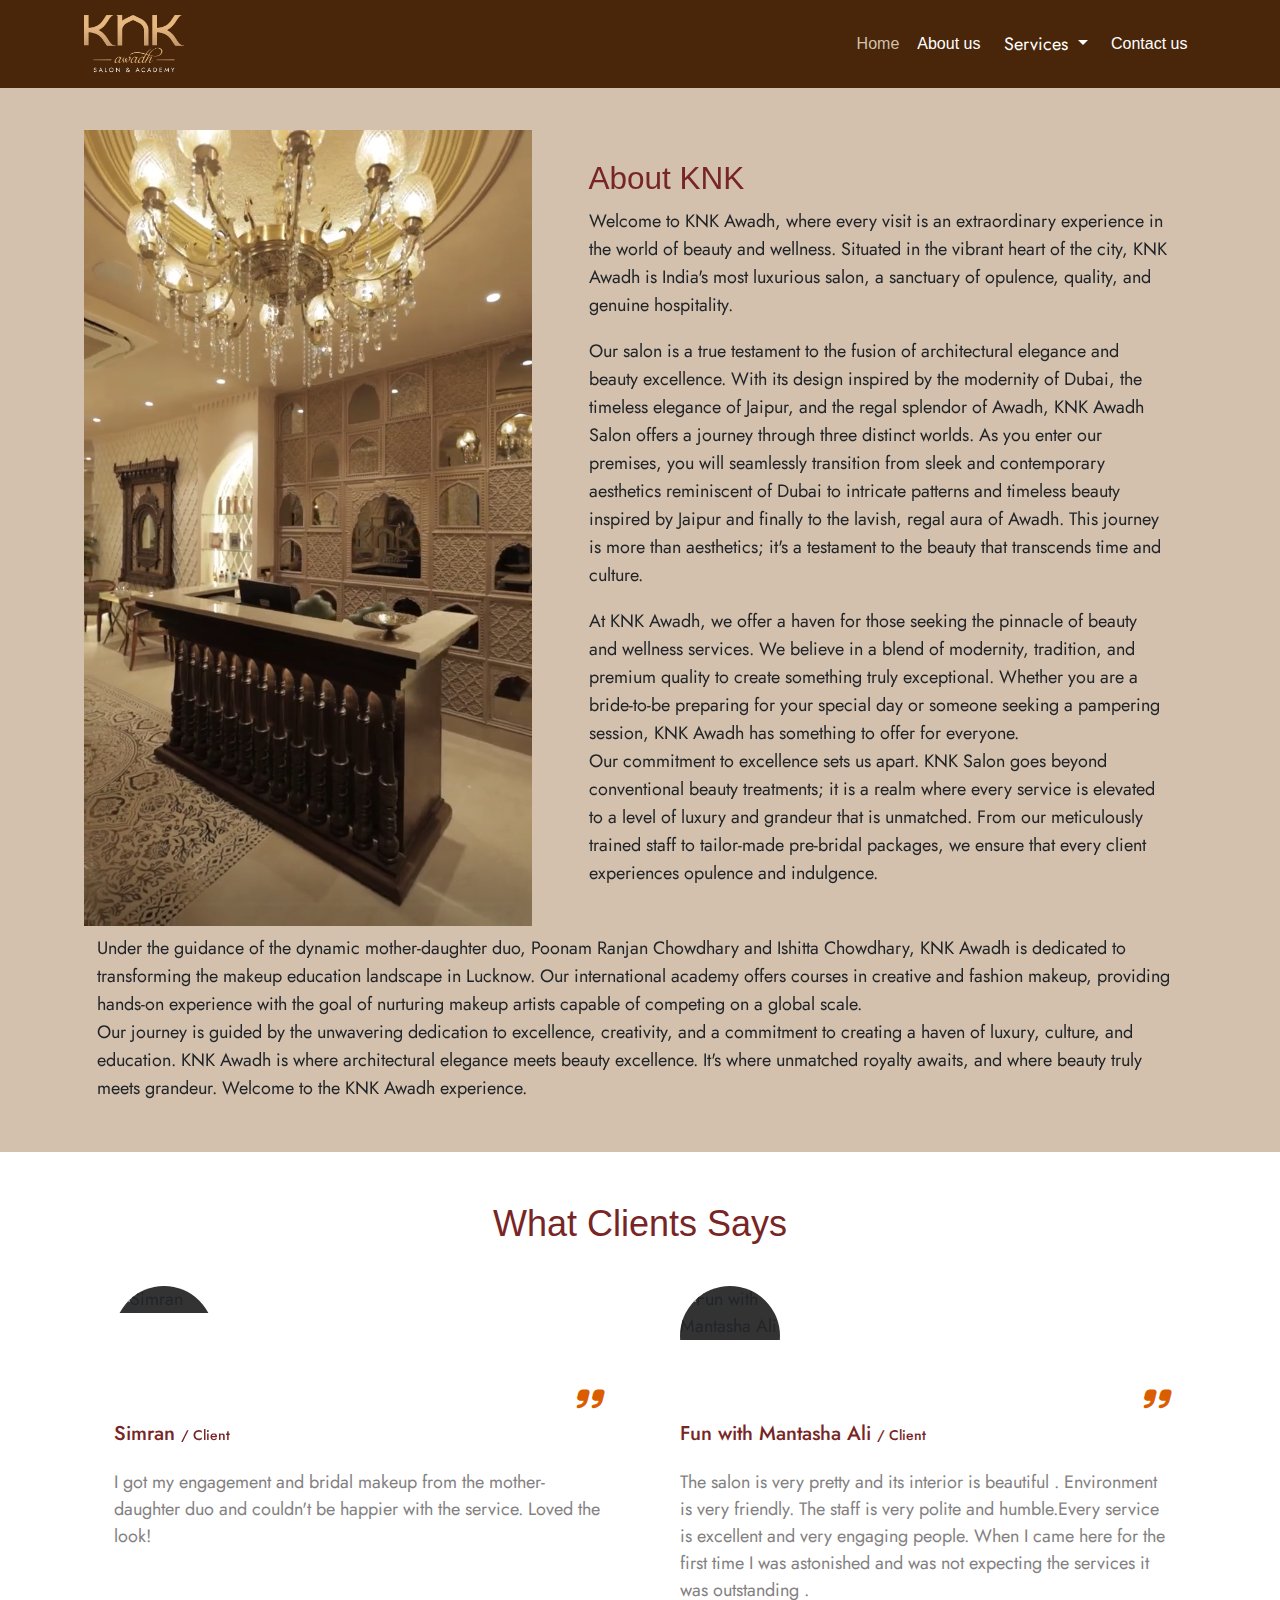
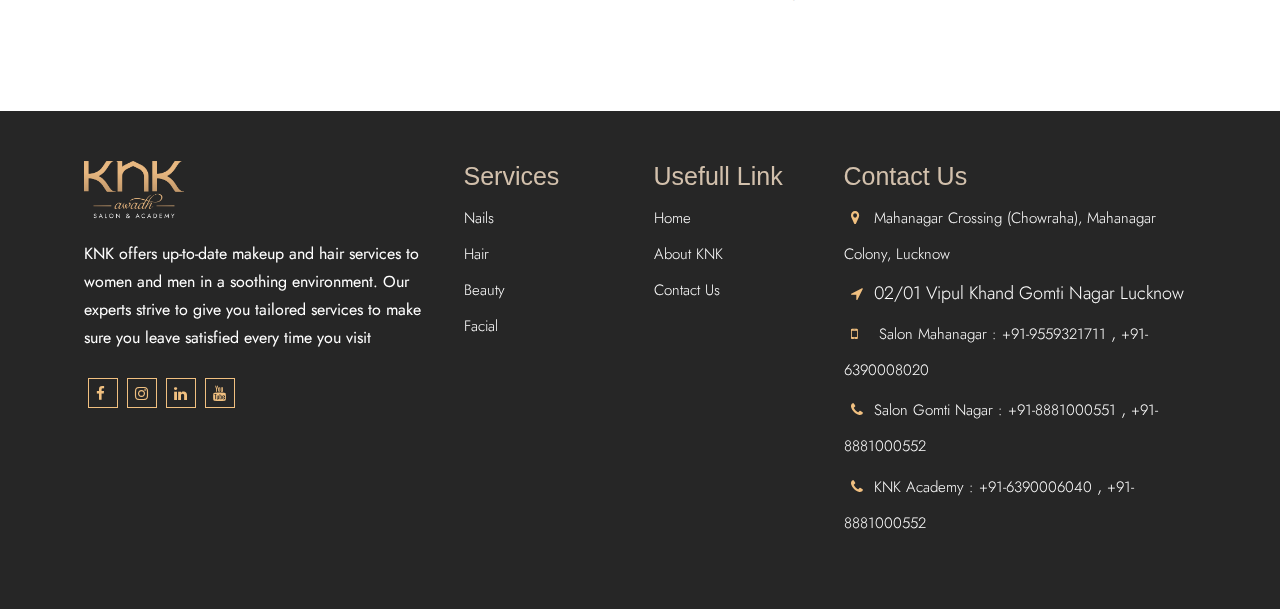
==== about.html @ c0751ae9 "initial commit" ====
<!DOCTYPE html>
<html lang="en">

<head>
  <!-- Meta Pixel Code -->
 
  <!-- End Meta Pixel Code -->

  <!-- Google tag (gtag.js) -->
  

  <!-- Google tag (gtag.js) -->
  

  <!-- Meta Tags -->
  <meta charset="UTF-8" />
  <meta http-equiv="X-UA-Compatible" content="IE=edge">
  <meta http-equiv="Content-Type" content="text/html; charset=utf-8">
  <meta name="viewport" content="width=device-width, initial-scale=1.0" />
  <meta name="language" content="English">
  <title>Makeup Studio Lucknow | Professional Bridal & Beauty Services</title>
  <!-- Meta Description -->


  <link rel="stylesheet" href="/assets/footer.css" />
  <link rel="preconnect" href="https://fonts.googleapis.com">
  <link rel="preconnect" href="https://fonts.gstatic.com" crossorigin>
  <link href="https://fonts.googleapis.com/css2?family=Prata&display=swap" rel="stylesheet">
  <link rel="stylesheet" href="https://cdnjs.cloudflare.com/ajax/libs/font-awesome/6.4.2/css/all.min.css" />
  <link rel="stylesheet" href="https://cdnjs.cloudflare.com/ajax/libs/OwlCarousel2/2.3.4/assets/owl.carousel.min.css">
  <link rel="stylesheet"
    href="https://cdnjs.cloudflare.com/ajax/libs/OwlCarousel2/2.3.4/assets/owl.theme.default.min.css">
  <!--bootstrap-->
  <link href="https://cdn.jsdelivr.net/npm/bootstrap@5.1.3/dist/css/bootstrap.min.css" rel="stylesheet" />

  <link href="https://db.onlinewebfonts.com/c/a274c9556f742d6d7af83e629fc1e34f?family=Anglecia+Pro+Display+Medium"
    rel="stylesheet">
  <link rel="preconnect" href="https://fonts.googleapis.com">
  <link rel="preconnect" href="https://fonts.gstatic.com" crossorigin>
  <link href="https://fonts.googleapis.com/css2?family=Jost:ital,wght@0,100..900;1,100..900&display=swap"
    rel="stylesheet">
  <link rel="stylesheet" href="/assets/style.css" />
  <link href="https://fonts.cdnfonts.com/css/anglecia-pro-display" rel="stylesheet">
  <link href="https://maxcdn.bootstrapcdn.com/font-awesome/4.2.0/css/font-awesome.min.css" rel="stylesheet">


  <!-- <link rel="stylesheet" href="https://www.knksalon.in/assets/css/aboutUs-style.css" /> -->
  <link rel="stylesheet" href="/assets/css/testimonial.css" />
  <style>
    .about-box {
      background-color: #fff;
      padding: 30px;
      outline: 1px dashed rgba(154, 86, 58, .5);
      outline-offset: -12px;
      box-shadow: 2px 3.464px 19.53px 1.47px rgba(18, 27, 36, .11);
      transition: all ease .4s;
    }

    .about-content {
      padding: 30px;
    }

    /*@media  only screen and (min-width: 1030px) {
          .about-box{height: 400px;}
      }
      @media  only screen and (max-width: 1330px) {
          .about-box{height: 500px;}
      }
      @media  only screen and (max-width: 767px) {
          .about-box{height: 300px;margin-bottom: 15px;}
      }*/
  </style>
  <style>
    @import url('https://fonts.cdnfonts.com/css/anglecia-pro-display');
    @import url(https://db.onlinewebfonts.com/c/a274c9556f742d6d7af83e629fc1e34f?family=Anglecia+Pro+Display+Medium);

    @font-face {
      font-family: "Anglecia Pro Display";
      src: url("https://db.onlinewebfonts.com/t/a274c9556f742d6d7af83e629fc1e34f.eot");
      src: url("https://db.onlinewebfonts.com/t/a274c9556f742d6d7af83e629fc1e34f.eot?#iefix")format("embedded-opentype"),
        url("https://db.onlinewebfonts.com/t/a274c9556f742d6d7af83e629fc1e34f.woff2")format("woff2"),
        url("https://db.onlinewebfonts.com/t/a274c9556f742d6d7af83e629fc1e34f.woff")format("woff"),
        url("https://db.onlinewebfonts.com/t/a274c9556f742d6d7af83e629fc1e34f.ttf")format("truetype"),
        url("https://db.onlinewebfonts.com/t/a274c9556f742d6d7af83e629fc1e34f.svg#Anglecia Pro Display Medium")format("svg");
    }

    #footer .icon {
      width: 32px !important;
    }
  </style>


</head>

<body>
  <div id="main">
    <style>
      #main {
        margin-top: 80px;
      }
    </style>
    <header class="header-transparent">
      <nav class="navbar navbar-expand-lg navbar-light bg-2 fixed-top">

        <div class="container">
          <a class="navbar-brand" href="index.html">
            <img src="./assets/img knk/KNK LOGO GOLDEN.png" width="100px" alt="">
          </a>
          <button class="navbar-toggler" type="button" data-bs-toggle="collapse" data-bs-target="#navbarNav"
            aria-controls="navbarNav" aria-expanded="false" aria-label="Toggle navigation">
            <span class="navbar-toggler-icon"></span>
          </button>

          <div class="collapse navbar-collapse justify-content-end" id="navbarNav">

            <ul class="navbar-nav">
              <li class="nav-item">
                <a class="nav-link active" aria-current="page" href="./index.html">Home</a>
              </li>
              <li class="nav-item">
                <a class="nav-link  " aria-current="page" href="./about.html">About us</a>
              </li>

              <li class="nav-item ">
                <div class="btn-group" role="group">
                  <button type="button" class="btn dropdown-toggle " style="color: #fff;" data-bs-toggle="dropdown"
                    aria-expanded="false">
                    Services
                  </button>
                  <ul class="dropdown-menu">
                    <li><a class="dropdown-item " href="./services/nail-art.html">Nails </a></li>
                    <li><a class="dropdown-item " href="./services/hair.html">Hair </a></li>
                    <li><a class="dropdown-item " href="./services/beauty.html">Beauty </a></li>
                    <li><a class="dropdown-item " href="./services/facial.html">Facial </a></li>
                    <li><a class="dropdown-item " href="./services/body.html">Body </a></li>

                  </ul>
                </div>
              </li>

              <!-- <li class="nav-item">
                <a class="nav-link  " href="https://www.knksalon.in/makeup">Makeup</a>
              </li> -->



              <!-- <li class="nav-item"><a class="nav-link " href="https://www.knksalon.in/male-services/men-grooming"> Men
                  Grooming </a></li> -->


              <!-- <li class="nav-item">
                <div class="btn-group" role="group">
                  <button type="button" class="btn dropdown-toggle " style="color: #fff;" data-bs-toggle="dropdown"
                    aria-expanded="false">
                    Academy
                  </button>
                  <ul class="dropdown-menu">
                    <li><a class="dropdown-item " href="https://www.knksalon.in/knk-makeup-academy">About KNK
                        International Academy</a></li>
                    <li><a class="dropdown-item " href="https://www.knksalon.in/makeup-academy">Professional Makeup
                        Artist Course </a></li>
                  </ul>
                </div>
              </li> -->

              <!-- <li class="nav-item">
                <div class="btn-group" role="group">
                  <button type="button" class="btn dropdown-toggle " style="color: #fff;" data-bs-toggle="dropdown"
                    aria-expanded="false">
                    Aesthetics
                  </button>
                  <ul class="dropdown-menu" style="">
                    <li><a class="dropdown-item " href="https://www.knksalon.in/aesthetic">Aesthetics</a></li>
                    <li><a class="dropdown-item " href="https://www.knksalon.in/microblading">Microblading </a></li>
                    <li><a class="dropdown-item " href="https://www.knksalon.in/laser-treatment">Laser </a></li>
                  </ul>
                </div>
              </li> -->
              <!-- </li>
              <li class="nav-item">
                <div class="btn-group" role="group">
                  <button type="button" class="btn dropdown-toggle " style="color: #fff;" data-bs-toggle="dropdown"
                    aria-expanded="false">
                    Gallery
                  </button>
                  <ul class="dropdown-menu" style="">
                    <li><a class="dropdown-item " href="https://www.knksalon.in/gallery/makeup">Makeup </a></li>
                    <li><a class="dropdown-item " href="https://www.knksalon.in/gallery/knk-interior">KNK Interior </a>
                    </li>
                  </ul>
                </div>
              </li> -->
              <!-- <li class="nav-item">
                <a class="nav-link " href="https://www.knksalon.in/best-deal">Offer</a>
              </li> -->
              <li class="nav-item">
                <a class="nav-link " href="/contact-us.html">Contact us</a>
              </li>
            </ul>
          </div>
        </div>
      </nav>
    </header>



    <section class="bg-1 p-50">
      <div class="container">
        <div class="row">
          <div class="col-md-5 col-sm-5 col-xs-6">
            <video autoplay loop controls muted width="100%">
              <source width="100%" src="./assets/Luxury Interior KNK Awadh Gomtinagar.mp4" />
            </video>
          </div>
          <div class="col-md-7 col-sm-7 col-xs-6">
            <div class="section-head text-left">
              <div class="about-content">
                <h3 class="color3">About KNK </h3>
                <p>Welcome to KNK Awadh, where every visit is an extraordinary experience in the world of beauty and
                  wellness. Situated in the vibrant heart of the city, KNK Awadh is India's most luxurious salon, a
                  sanctuary of opulence, quality, and genuine hospitality.
                </p>
                <p>
                  Our salon is a true testament to the fusion of architectural elegance and beauty excellence. With its
                  design inspired by the modernity of Dubai, the timeless elegance of Jaipur, and the regal splendor of
                  Awadh, KNK Awadh Salon offers a journey through three distinct worlds. As you enter our premises, you
                  will seamlessly transition from sleek and contemporary aesthetics reminiscent of Dubai to intricate
                  patterns and timeless beauty inspired by Jaipur and finally to the lavish, regal aura of Awadh. This
                  journey is more than aesthetics; it's a testament to the beauty that transcends time and culture.
                </p>
                <p class="mb-0 pb-0">
                  At KNK Awadh, we offer a haven for those seeking the pinnacle of beauty and wellness services. We
                  believe in a blend of modernity, tradition, and premium quality to create something truly exceptional.
                  Whether you are a bride-to-be preparing for your special day or someone seeking a pampering session,
                  KNK Awadh has something to offer for everyone.
                </p>
                <p class="mb-0 pb-0">
                  Our commitment to excellence sets us apart. KNK Salon goes beyond conventional beauty treatments; it
                  is a realm where every service is elevated to a level of luxury and grandeur that is unmatched. From
                  our meticulously trained staff to tailor-made pre-bridal packages, we ensure that every client
                  experiences opulence and indulgence.
                </p>

              </div>
            </div>
          </div>
        </div>
        <div class="row m-0">
          <div class="col-md-12 col-sm-12 col-xs-12">
            <div class="about-text">

              <p class="mb-0 pb-0">
                Under the guidance of the dynamic mother-daughter duo, Poonam Ranjan Chowdhary and Ishitta Chowdhary,
                KNK Awadh is dedicated to transforming the makeup education landscape in Lucknow. Our international
                academy offers courses in creative and fashion makeup, providing hands-on experience with the goal of
                nurturing makeup artists capable of competing on a global scale.
              </p>
              <p class="mb-0 pb-0">
                Our journey is guided by the unwavering dedication to excellence, creativity, and a commitment to
                creating a haven of luxury, culture, and education. KNK Awadh is where architectural elegance meets
                beauty excellence. It's where unmatched royalty awaits, and where beauty truly meets grandeur. Welcome
                to the KNK Awadh experience.
              </p>
            </div>
          </div>

        </div>
      </div>
    </section>



    <section class="testimonials-wrapper bg-white">
      <div class="container">
        <div class="section-title">
          <h2 class="text-dark color3">What Clients Says</h2>
          <div class="separator"></div>
        </div>
        <div id="demo2" class="two-item-carousel owl-carousel owl-theme">
          <!--Testimonial Block-->
          <div class="testimonial-block">
            <div class="inner-box bg-white">
              <div class="image"> <img
                  src="https://www.knksalon.in/assets-admin/upload/testimonial/thumbnail_images/1704712429logo.jpg"
                  alt="Simran" /> </div>
              <div class="content">
                <i class="fas fa-quote-right"></i>
                <div class="author-info color3">Simran
                  <span class="color3">/ Client</span>
                </div>
                <div class="text">
                  I got my engagement and bridal makeup from the mother-daughter duo and couldn't be happier with the
                  service. Loved the look!
                </div>
              </div>
            </div>
          </div>
          <!--Testimonial Block-->
          <div class="testimonial-block">
            <div class="inner-box bg-white">
              <div class="image"> <img
                  src="https://www.knksalon.in/assets-admin/upload/testimonial/thumbnail_images/1704712361logo.jpg"
                  alt="Fun with Mantasha Ali" /> </div>
              <div class="content">
                <i class="fas fa-quote-right"></i>
                <div class="author-info color3">Fun with Mantasha Ali
                  <span class="color3">/ Client</span>
                </div>
                <div class="text">
                  The salon is very pretty and its interior is beautiful . Environment is very friendly. The staff is
                  very polite and humble.Every service is excellent and very engaging people. When I came here for the
                  first time I was astonished and was not expecting the services it was outstanding .
                </div>
              </div>
            </div>
          </div>
          <!--Testimonial Block-->
          <div class="testimonial-block">
            <div class="inner-box bg-white">
              <div class="image"> <img
                  src="https://www.knksalon.in/assets-admin/upload/testimonial/thumbnail_images/1704712314logo.jpg"
                  alt="Minakshi Sarang" /> </div>
              <div class="content">
                <i class="fas fa-quote-right"></i>
                <div class="author-info color3">Minakshi Sarang
                  <span class="color3">/ Client</span>
                </div>
                <div class="text">
                  Have gone there for makeup,they did a fantastic job. I felt gorgeous and makeup was as per my choice.
                  Highly recommended. Ambiance was awesome and staff was welcoming. Special thanks to Ankit for such
                  glam look. Thank u all.
                </div>
              </div>
            </div>
          </div>
          <!--Testimonial Block-->
          <div class="testimonial-block">
            <div class="inner-box bg-white">
              <div class="image"> <img
                  src="https://www.knksalon.in/assets-admin/upload/testimonial/thumbnail_images/1704712275logo.jpg"
                  alt="Shireen Shaikh" /> </div>
              <div class="content">
                <i class="fas fa-quote-right"></i>
                <div class="author-info color3">Shireen Shaikh
                  <span class="color3">/ Client</span>
                </div>
                <div class="text">
                  Today's my first visit .... I really appreciate and all staff members were awesome in nature and their
                  work.was too good and full in professional form and with humble and smily face.. I really like it,
                  must recommend to all of you to atleast visit once time in knk ...Than u can't b control visit your
                  self in knk in every service u want ..... I love the service
                </div>
              </div>
            </div>
          </div>
          <!--Testimonial Block-->
          <div class="testimonial-block">
            <div class="inner-box bg-white">
              <div class="image"> <img
                  src="https://www.knksalon.in/assets-admin/upload/testimonial/thumbnail_images/1704712237logo.jpg"
                  alt="Nisha Singh" /> </div>
              <div class="content">
                <i class="fas fa-quote-right"></i>
                <div class="author-info color3">Nisha Singh
                  <span class="color3">/ Client</span>
                </div>
                <div class="text">
                  The best place to get your bridal makeup. The services, the staff and the environment are so great
                  that they will take away your stress of the wedding. Haha. My one and only choice forever is KnK.
                </div>
              </div>
            </div>
          </div>
          <!--Testimonial Block-->
          <div class="testimonial-block">
            <div class="inner-box bg-white">
              <div class="image"> <img
                  src="https://www.knksalon.in/assets-admin/upload/testimonial/thumbnail_images/1704712211logo.jpg"
                  alt="Shahid Khan" /> </div>
              <div class="content">
                <i class="fas fa-quote-right"></i>
                <div class="author-info color3">Shahid Khan
                  <span class="color3">/ Client</span>
                </div>
                <div class="text">
                  I liked the ambiance, the staffs are professional and the services are very satisfactory. Highly
                  Recommend!

                  For head message, do try Shivam. He is very professional.
                </div>
              </div>
            </div>
          </div>
          <!--Testimonial Block-->
          <div class="testimonial-block">
            <div class="inner-box bg-white">
              <div class="image"> <img
                  src="https://www.knksalon.in/assets-admin/upload/testimonial/thumbnail_images/1704712126logo.jpg"
                  alt="Mahi Chaudhry" /> </div>
              <div class="content">
                <i class="fas fa-quote-right"></i>
                <div class="author-info color3">Mahi Chaudhry
                  <span class="color3">/ Client</span>
                </div>
                <div class="text">
                  It was very nice experience with knk mahanagar staff was very cooperative they will mantain the
                  hygiene must visit place
                </div>
              </div>
            </div>
          </div>
          <!--Testimonial Block-->
          <div class="testimonial-block">
            <div class="inner-box bg-white">
              <div class="image"> <img
                  src="https://www.knksalon.in/assets-admin/upload/testimonial/thumbnail_images/1704712082logo.jpg"
                  alt="Vidushi Srivastav" /> </div>
              <div class="content">
                <i class="fas fa-quote-right"></i>
                <div class="author-info color3">Vidushi Srivastav
                  <span class="color3">/ Client</span>
                </div>
                <div class="text">
                  I have become a regular client of KNK. Just got a massage done by Mona. She was very good and
                  thorough. Also very warm and polite. I’ll definitely go to her again
                </div>
              </div>
            </div>
          </div>
          <!--Testimonial Block-->
          <div class="testimonial-block">
            <div class="inner-box bg-white">
              <div class="image"> <img
                  src="https://www.knksalon.in/assets-admin/upload/testimonial/thumbnail_images/1704712012logo.jpg"
                  alt="Richa Jaiswal" /> </div>
              <div class="content">
                <i class="fas fa-quote-right"></i>
                <div class="author-info color3">Richa Jaiswal
                  <span class="color3">/ Client</span>
                </div>
                <div class="text">
                  I recently completed my makeup course at KNK Academy, and I cannot express how thrilled I am with the
                  entire experience. From the moment I enrolled to the completion of the course, every aspect exceeded
                  my expectations.
                </div>
              </div>
            </div>
          </div>
          <!--Testimonial Block-->
          <div class="testimonial-block">
            <div class="inner-box bg-white">
              <div class="image"> <img
                  src="https://www.knksalon.in/assets-admin/upload/testimonial/thumbnail_images/1704711861logo.jpg"
                  alt="Akansha Yadav" /> </div>
              <div class="content">
                <i class="fas fa-quote-right"></i>
                <div class="author-info color3">Akansha Yadav
                  <span class="color3">/ Client</span>
                </div>
                <div class="text">
                  Best ever experience I had in some salon whether the staffs, artists the manager herself and the
                  services everything is so perfect smooth and hygienic..I enjoyed my all services plus both engagement
                  and bridal makeup also. So Frank m comfortable environment and they give their best to make your day
                  more special ❤️
                </div>
              </div>
            </div>
          </div>
          <!--Testimonial Block-->
          <div class="testimonial-block">
            <div class="inner-box bg-white">
              <div class="image"> <img
                  src="https://www.knksalon.in/assets-admin/upload/testimonial/thumbnail_images/1704711743logo.jpg"
                  alt="Khushaboo Singh" /> </div>
              <div class="content">
                <i class="fas fa-quote-right"></i>
                <div class="author-info color3">Khushaboo Singh
                  <span class="color3">/ Client</span>
                </div>
                <div class="text">
                  The makeup artist exceeded my expectations with their skillful application and attention to detail.
                  They understood my preferences and created a flawless look that lasted throughout the event.
                  Professional, friendly, and highly recommended!
                </div>
              </div>
            </div>
          </div>
          <!--Testimonial Block-->
          <div class="testimonial-block">
            <div class="inner-box bg-white">
              <div class="image"> <img
                  src="https://www.knksalon.in/assets-admin/upload/testimonial/thumbnail_images/1704711900logo.jpg"
                  alt="Pooja Ghosh" /> </div>
              <div class="content">
                <i class="fas fa-quote-right"></i>
                <div class="author-info color3">Pooja Ghosh
                  <span class="color3">/ Client</span>
                </div>
                <div class="text">
                  Service was awesome....The nature of the staff was veryy good...Got a very effective skin and look
                  after clean up...Happy with the service..
                </div>
              </div>
            </div>
          </div>
        </div>
      </div>
    </section>

    <footer id="footer">

      <section class="fixed-btn shadow position-fixed bottom-0 d-block w-100 d-sm-none" style="z-index: 99999">
        <div class="row">
          <div class="col-6 text-center  bg-2">
            <a href="tel:+9195593217">
              <h4 class="color1 jost justify-content-center m-0  p-1"><i class="fa fa-mobile" aria-hidden="true"></i>
                Call Now</h4>
            </a>
          </div>
          <div class="col-6 text-center  bg-1">
            <a
              href="https://wa.me/9195593217?text=Hi%20there,%20I'm%20interested%20in%20booking%20a%20makeup%20appointment%20with%20you.&subject=Makeup%20Booking">
              <h4 class="jost justify-content-center color2  m-0 p-1"><i class="fa fa-whatsapp" aria-hidden="true"></i>
                Chat Now</h4>
            </a>
          </div>
        </div>
      </section>
      <div class="container">
        <div class="row">
          <div class="col-md-4">
            <img class="logo" src="./assets/img knk/KNK LOGO GOLDEN.png" width="100%" alt="">
            <p class="mb-0">KNK offers up-to-date makeup and hair services
              to women and men in a soothing environment.
              Our experts strive to give you tailored services to
              make sure you leave satisfied every time you visit</p>
            <ul class="d-flex ul-contact border-share m-0 p-0">
              <li class="m-1"><a target="_blank" href="#"><i
                    class="fa fa-facebook" aria-hidden="true"></i></a>
              </li>
              <li class="m-1"><a target="_blank" href="#"><i class="fa fa-instagram"
                    aria-hidden="true"></i></a>
              </li>
              <li class="m-1"><a target="_blank" href="#"><i
                    class="fa fa-linkedin" aria-hidden="true"></i></a>
              </li>
              <li class="m-1"><a target="_blank" href="#"><i class="fa fa-youtube"
                    aria-hidden="true"></i></a>
              </li>
            </ul>
          </div>
          <div class=" col-md-2 col-xs-6 col-6">
            <h2>Services</h2>
            <ul class="ul-service">
              <!-- <li><a href="https://www.knksalon.in/makeup"> Makeup</a></li> -->



              <li><a class="" href="./services/nail-art.html"> Nails </a>
              </li>


              <li><a class="" href="./services/hair.html"> Hair </a>
              </li>


              <li><a class="" href="./services/beauty.html"> Beauty </a>
              </li>


              <li><a class="" href="./services/facial.html"> Facial </a>
              </li>

              <!-- <li><a href="https://www.knksalon.in/best-deal"> Offers</a></li> -->

            </ul>
          </div>
          <div class="col-md-2 col-xs-6 col-6">
            <h2>Usefull Link</h2>
            <ul class="ul-service">
              <li><a href="index.html"> Home</a></li>
              <li><a href="about.html"> About KNK</a></li>
              <li><a href="contact-us.html"> Contact Us</a></li>
              <!-- <li><a href="https://www.knksalon.in/makeup-academy"> Academy</a></li>
              <li><a href="https://www.knksalon.in/franchise"> Franchise</a></li>
              <li><a href="https://www.knksalon.in/blog"> Blog</a></li> -->
            </ul>
          </div>
          <div class="col-md-4 col-xs-12">
            <h2>Contact Us</h2>
            <ul class="ul-contact">
              <li class="mb-1">
                <a target="_blank" href="https://maps.app.goo.gl/VHYuSZsAGigvjqZb7">
                  <i class="fa fa-map-marker" aria-hidden="true"></i>Mahanagar Crossing (Chowraha), Mahanagar Colony,
                  Lucknow
                </a>
              </li>
              <a target="_blank" href="https://maps.app.goo.gl/vWzSVwYiqMiNN2ss8">
                <li class="mb-1"><i class="fa fa-location-arrow" aria-hidden="true"></i>02/01 Vipul Khand Gomti Nagar
                  Lucknow</li>
              </a>
              <li class="mb-1">
                <a target="_blank" href="tel:+919559321711">
                  <i class="fa fa-mobile" aria-hidden="true"></i>
                  Salon Mahanagar : +91-9559321711
                </a>
                ,<a target="_blank" href="tel:+916390008020">
                  +91-6390008020
                </a>
              </li>
              <li class="mb-1">
                <a target="_blank" href="tel:+918881000551">
                  <i class="fa fa-phone" aria-hidden="true"></i>Salon Gomti Nagar :
                  +91-8881000551
                </a>
                ,<a target="_blank" href="tel:+918881000552">
                  +91-8881000552
                </a>
              </li>
              <li class="mb-1">
                <a target="_blank" href="tel:+916390006040">
                  <i class="fa fa-phone" aria-hidden="true"></i>KNK Academy :
                  +91-6390006040
                </a>
                ,<a target="_blank" href="tel:+918881000552">
                  +91-8881000552
                </a>
              </li>


            </ul>
          </div>
        </div>
      </div>
    </footer>
    <!-- Modal -->
    <div class="modal fade" id="staticBackdrop" data-bs-backdrop="static" data-bs-keyboard="false" tabindex="-1"
      aria-labelledby="staticBackdropLabel" aria-hidden="true">
      <div class="modal-dialog modal-dialog-centered" role="document">
        <div class="modal-content">
          <div class="">
            <div class="row">
              <div class="col-lg-12 m-b30">
                <div class="p-a30 border-1 rounded max-w500 bg-1 m-auto">
                  <div class="tab-content">
                    <form id="login" class="tab-pane active needs-validation" action="https://www.knksalon.in/sendmail"
                      method="post" novalidate>
                      <input type="hidden" name="_token" value="6FBKYp28oW3X9WNldO6fRlWQ1XzN6gdfhCidfQrj"> <input
                        type="hidden" name="input[service]" value="">
                      <input type="hidden" name="input[type]" value="">
                      <div class="modal-header p-0">
                        <h3 class="modal-title text-dark" id="staticBackdropLabel">Booking <span
                            class="text-white h4">Offer</span></h3>
                        <button type="button" class="btn-close" data-bs-dismiss="modal" aria-label="Close"></button>
                      </div>
                      <div class="row">
                        <div class="form-group col-md-6 form-check p-2">
                          <label class="font-weight-700 color2">Name <span class="text-">*</span></label>
                          <input name="input[name]" required="" maxlength="50" minlength="4"
                            onkeypress="return /^[a-zA-Z ]+$/i.test(event.key)" class="form-control" placeholder="Name"
                            type="text">
                        </div>
                        <div class="form-group col-md-6 form-check p-2">
                          <label class="font-weight-700 color2">Mobile Number <span class="text-">*</span></label>
                          <input name="input[mobile]" required="" maxlength="10" minlength="10"
                            onkeypress='return event.charCode >= 48 && event.charCode <= 57' class="form-control"
                            placeholder="Mobile Number" type="tel">
                        </div>
                        <div class="form-group col-md-7 form-check p-2">
                          <label class="font-weight-700 color2">E-MAIL</label>
                          <input name="input[email]" class="form-control" maxlength="100" placeholder="Your Email Id"
                            type="email">
                        </div>

                        <div class="form-group col-md-5 form-check p-2">
                          <label class="font-weight-700 color2">City</label>
                          <input name="input[city]" minlength="4" maxlength="50"
                            onkeypress="return /^[a-zA-Z ]+$/i.test(event.key)" class="form-control " placeholder="City"
                            type="text">
                        </div>
                        <div class="form-group col-md-12 form-check p-2">
                          <label class="font-weight-700 color2">Message </label>
                          <textarea class="form-control " name="input[message]" maxlength="300"
                            onkeypress="return /^[a-zA-Z ]+$/i.test(event.key)" style="height: 100px;"
                            placeholder="Message (Optional)"></textarea>
                        </div>
                      </div>
                      <div class="m-t15 text-center">
                        <button type="submit" class="btn btn-info know-morebtn-acadmey">Book An Appointment </button>
                      </div>
                    </form>
                  </div>
                </div>
              </div>
            </div>
          </div>
        </div>
      </div>
    </div>



    <button id="back-to-top-btn"><i class="fa fa-arrow-up" aria-hidden="true"></i></button>

  </div>

  <script src="https://cdn.jsdelivr.net/npm/@popperjs/core@2.10.2/dist/umd/popper.min.js"></script>
  <script src="https://cdn.jsdelivr.net/npm/bootstrap@5.1.3/dist/js/bootstrap.min.js"></script>
  <script src="https://code.jquery.com/jquery-3.7.1.min.js"></script>
  <script src="https://code.jquery.com/jquery-migrate-3.4.1.js"></script>
  <script src="https://cdnjs.cloudflare.com/ajax/libs/OwlCarousel2/2.3.4/owl.carousel.min.js"></script>

  <script>
    $(document).ready(function () {
      // Show/hide the back-to-top button based on scroll position
      $(window).scroll(function () {
        if ($(this).scrollTop() > 100) {
          $('#back-to-top-btn').fadeIn();
        } else {
          $('#back-to-top-btn').fadeOut();
        }
      });

      // Scroll to the top when the button is clicked
      $('#back-to-top-btn').click(function () {
        $('html, body').animate({ scrollTop: 0 }, 800);
        return false;
      });
    });

    $(document).ready(function () {
      // Change navbar background on scroll
      $(window).scroll(function () {
        if ($(this).scrollTop() > 50) {
          $('.navbar').addClass('sticky');
        } else {
          $('.navbar').removeClass('sticky');
        }
      });
    });
  </script>


  <script>
    /** Edit state script **/
    /* Change States script*/
    $(document).on("click", ".booking", function () {
      document.getElementById("login").reset();
      let service = $(this).data("service");
      let type = $(this).data("type");
      $("#staticBackdrop input[name='input[service]").val(service);
      $("#staticBackdrop input[name='input[type]").val(type);
      $("#staticBackdrop h3#staticBackdropLabel span").text(service);
      $("#staticBackdrop").modal("show");
    });
  </script>

  <script>
    $(document).ready(function () {
      $("#demo2").owlCarousel({
        loop: true,
        margin: 10,
        responsiveClass: true,
        autoplay: false,
        autoplayTimeout: 3000,
        responsive: {
          0: {
            items: 1,
            nav: true
          },
          600: {
            items: 1,
            nav: false
          },
          1000: {
            items: 2,
            nav: true,
            loop: false,
            margin: 20
          }
        }
      });
    });

  </script>
</body>

</html>
---- assets/footer.css ----
#footer {width: 100%;padding: 50px 0px;background:#262626;}

#footer h2 {color: #d2c0ac;font-size: 25px;}

#footer p {color: #fff;font-size: 16px;padding: 20px 0px;}

#footer ul {
    text-emphasis: none;
    font-size: 16px;
    font-weight: 300;
    color: #fff;
    line-height: 35px;
    list-style-type: none;
    padding-left: 0rem;
    padding-top: 0px;
}
.border-share li i {border: 1px solid #f1c080;}

 .ul-contact li i
{
    padding: 7px;
    width: 30px;
    height: 30px;
    font-size: 15px;
    color: #f1c080;
}


#footer .logo  {width: 100px;}
#footer img.icon{width: 32px !important;}
#footer a {
    text-decoration: none;
    color: #fff;
    font-size: 15px !important;
}
---- assets/style.css ----
* {
    margin: 0;
    padding: 0;
    box-sizing: border-box;
}
#main {
    width: 100%;
    position: relative;
}
.container service-section .headings h4 {
    padding: 4px;
    text-align: center;
}
.box {
    border: 2px solid #000;
    justify-content: space-evenly;
    display: flex;
}
.Gallery-img {
    border-radius: 12px;
    box-shadow: 1px 1px 6px 0 rgba(0, 0, 0, 0.35);
}
.Gallery-img-big {
    border-radius: 12px;
    box-shadow: 1px 1px 6px 0 rgba(0, 0, 0, 0.35);
}
.form-label {
    margin-bottom: 3px;
}
.form-control {
    background: #fff none repeat scroll 0 0;
    border: 0 none;
    box-shadow: 2px 2px 4px 0 rgba(0, 0, 0, 0.05);
    font-size: 14px;
    height: 50px;
    padding: 0 20px;
}
.acadmey-list ul li{font-size: 18px;
    padding: 7px;
    font-family: "Jost", sans-serif;
    color:#000000;
    line-height: 28px;}
.img-4 {
    object-fit: cover;
    height: 200px;
}
.shop-account label, label{font-family: "Jost", sans-serif;}
#p-50,
.p-50 {
    padding: 50px 0px;
}

.form-section {
    border: 2px solid #000;
    padding: 20px 100px;
}
.brands-lgo {
    padding: 15px 0 30px;
    color: #fff;
}
.brands-lgo h2 {
    padding: 25px;
    font-weight: bold;
}
.deal-box {
    padding: 10px;
    box-shadow: 0 0 20px 0 rgba(0, 0, 0, 0.15);
}
.comparison-slider-wrapper .comparison-slider .divider::before {
    background-color: transparent;
}
.comparison-slider-wrapper .comparison-slider .divider::after {
    background-color: transparent;
    color: #772525;
    margin: 0;
    transform: translate(-50%, -50%);
}
@import url("https://fonts.cdnfonts.com/css/anglecia-pro-display");
.text-primary,
.color,
 .color1 {
    color: #d2c0ac !important;
}
.color2 {
    color: #492609 !important;
}
.color3 {
    color: #772525 !important;
}
.color4 {
    color: #59593b !important;
}
/*.bg-primary, .bg-1 {*/
/*    background: #d2c0ac !important;*/
/*}*/
.bg-primary, .bg-1 {
    background: #d3c1ad !important;
}
.bg-2 {
    background: #492609 !important;
}
.bg-3 {
    background: #772525 !important;
}
.bg-4 {
    background: #58583a !important;
}
.btn-info {
    background: #492609;
    font-family: "Anglecia Pro Display", sans-serif !important;
    color: #d2c0ac;
    border-radius: 0;
    border: none;
}
.btn-info:hover {
    background: #772525;
    color: #d2c0ac;
    border: none;
}
.btn-primary {
    font-family: "Anglecia Pro Display", sans-serif !important;
    background: #482508;
    color: #FFFFFF;
    border-radius: 0;
    border: none;
}
.btn-primary:hover {
    background: #59593b;
    color: #d2c0ac;
}
.btn-warning {
    font-family: "Anglecia Pro Display", sans-serif !important;
    background: #d2c0ac;
    color: #772525;
    border-radius: 0;
    border: none;
}
.btn-warning:hover {
    background: #772525;
    color: #d2c0ac;
}
.sec-content .text-white p,  .text-white p{
    color:#ffffff !important;
}

.btn-check:active + .btn-primary:focus, .btn-check:checked + .btn-primary:focus, .btn-primary.active:focus, .btn-primary:active:focus, .show > .btn-primary.dropdown-toggle:focus
{
    box-shadow: 0 0 0 .25rem rgba(210, 192, 172, 0.79) !important;
}
.btn-check:active + .btn-primary, .btn-check:checked + .btn-primary, .btn-primary.active, .btn-primary:active, .show > .btn-primary.dropdown-toggle
{
    color: #fff !important;
    background-color: #59593b !important;
    border-color: #59593b !important;
}
.btn-check:focus + .btn-primary, .btn-primary:focus
{
    color: #fff !important;
    background-color: #59593b !important;
    border-color: #59593b !important;
    box-shadow: 0 0 0 .25rem rgba(210, 192, 172, 0.79) !important;
}
.btn-check:active + .btn-info, .btn-check:checked + .btn-info, .btn-info.active, .btn-info:active, .show > .btn-info.dropdown-toggle
{
    color: #d2c0ac !important;
    background-color: #772525 !important;
    border-color: #772525 !important;
}
.btn-check:focus + .btn-info, .btn-info:focus
{
    color: #d2c0ac;
    background-color: #772525;
    border-color: #772525;
    box-shadow: 0 0 0 .25rem rgba(119, 37, 37, 0.79);
}
.btn-check:active + .btn-info:focus, .btn-check:checked + .btn-info:focus, .btn-info.active:focus, .btn-info:active:focus, .show > .btn-info.dropdown-toggle:focus
{
    box-shadow: 0 0 0 .25rem rgba(210, 192, 172, 0.79) !important;
}
.owl-carousel .owl-item img.img-certificate{width:80px;margin:0 auto;text-align: center}
p,
p span ,.p{

    font-size: 18px;
    font-family: "Jost", sans-serif;
    line-height: 28px;
}
section .jost, h3.jost{font-family: "Jost", sans-serif !important;}
.acadmey-list li {font-size: 18px;line-height: 28px; list-style: disc !important;}
.ul{list-style: none !important;}
h1,
h2,
h3,
h4,
h5,
.nav-link,
h6 {

    font-family: "Anglecia Pro Display", sans-serif !important;
}
body,
p,
span,
a,
b,
ul,
li,
* {
    font-size: 18px;
    font-family: "Jost", sans-serif;
}
.header-transparent {
    position: absolute;
    width: 100%;
} /* Initial styles for
transparent navbar */
.navbar-light .navbar-nav .nav-link.active,
.navbar-light .navbar-nav .nav-link:hover,
.navbar-light .navbar-nav .show > .nav-link {
    color: #d2c0ac !important;
}
.navbar-light .navbar-nav .nav-link,
.navbar-light .navbar-nav .show > .nav-link {
    color: #fff !important;
    font-size: 16px !important;
}
.btn dropdown-toggle {
    color: #fff !important;
    font-size: 12px;
}
.btn-warning {
    border-color: #fff !important;
    background-color: #fff !important;
    color: #000 !important;
    position: absolute;
    font-size: 16px !important;
    width: 150px;
    z-index: 999;
    top: 10%;
    text-align: center;
    left: 45%;
    font-weight: 700 !important;
    color: #c79d6a !important;
}
.header img {
    min-height: 100vh;
    width: 100%;
    background-position: center;
    background-size: cover;
}
#back-to-top-btn {
    display: none;
    position: fixed;
    bottom: 70px;
    right: 20px;
    padding: 10px;
    background-color: #976413;
    color: #fff;
    border: none;
    border-radius: 5px;
    cursor: pointer;
    z-index: 9999;
    width: 40px;
    height: 40px;
    border-radius: 50%;
}
.section-padding {
    padding: 4rem 0; /* Default padding for larger screens */
}

.owl-prev, .owl-next {
    position: absolute;
    top: 43%;
    bottom: auto;
    color: #ffffff;
}
.owl-prev span, .owl-next span {
    font-size: 85px;
    color: #ffffff;
}

.owl-prev{
    left: -30px;
    right: auto;
}
.owl-next{
    left: auto;
    right: -30px;
}


/* Media query for screens smaller than 768px (mobile devices) */
@media (max-width: 767px) {
    .section-padding {padding: 2rem 0; /* Adjusted padding for mobile screens */}
    .testimonial-block .inner-box{background-color: #e9ecef !important;}
}
.content-area {
    padding-top: 60px;
    padding-bottom: 40px;
    background-image: url("https://www.knksalon.in/assets/images/bg/get-in-touch.jpg");
    background-repeat: no-repeat;
    background-size: cover;
    background-position: center center;
}
.shop-account .form-control {
    background: #fff none repeat scroll 0 0;
    border: 0 none;
    box-shadow: 2px 2px 4px 0 rgba(0, 0, 0, 0.05);
    font-size: 14px;
    height: 50px;
    padding: 0 20px;
}
.shop-account .form-group {
    margin-bottom: 15px;
}
.shop-account .border-1 {
    border-color: #dfdfdf;
}
.tab-content {
    padding: 20px;
    box-shadow: 1px 1px 6px 0 rgba(0, 0, 0, 0.35);
    border-radius: 12px;
}
.shop-account label {
    font-weight: 600;
    margin-bottom: 3px !important;
    color: #fff;
}
button.btn.dropdown-toggle.active {
    color: #d2c0ac !important;
}
.dropdown-item.active,
.dropdown-item:active {
    background-color: #d2c0ac;
}
@media only screen and (max-width: 767px) {
    #p-50, .p-50 {
        padding: 20px 0px !important;
    }
    .py-5{
        padding-top: 20px !important;
        padding-bottom: 20px !important;
    }
    .about-acadmey {
    padding: 20px 0px;
}
    .p-5{padding:20px !important}
    p{margin-bottom: 0 !important;}
    .navbar {
        background-color: #222 !important;
    }
    .mt-5{margin-top: 20px !important;}
    .mb-5{margin-bottom: 20px !important;}
    #main {
        margin-top: 84px;
    }
    .appointment-area {
        padding: 15px !important;
    }
    .tab .tab-content {
        padding: 25px 20px;
    }
    .btn-warning {
        width: 110px;
        z-index: 999;
        top: 1.5%;
        text-align: center;
        left: 40%;
        font-weight: 700 !important;
        color: #c79d6a !important;
    }
   
    .navbar-light .navbar-toggler {
        background: #f1c080;
    }
    footer#footer ul{
        padding: 0 !important;
    }
    footer#footer h2{
        padding: 0 !important;
        margin-top: 15px !important;
        margin-bottom: 0 !important;
    }
    .acadmey-list ul{
        padding-left: 15px !important;
    }
    .acadmey-list ul li{
        padding: 0;
        padding-bottom: 8px !important;
    }

}
---- assets/css/testimonial.css ----
.section-title {
    text-align: center;
    margin: 0 0 40px;
}
.section-title h2 {
    margin: 0 0 10px;
}
.title-border-left::after {
    content: "";
    position: absolute;
    width: 50px;
    border: 1px solid #033d75;
}
.testimonials-wrapper .owl-dots {
    display: none;
}
.testimonials-wrapper {
    /*background: url('../../assets/brand_bg_1.webp') left top rgba(0, 0, 0, 0);*/
    padding:50px 0px;
    position: relative;
    background-size: cover;
}
.inner-page-wrapper.testimonials-wrapper {
    background: 0 0;
}
.inner-page-wrapper.testimonials-wrapper .owl-nav {
    position: absolute;
    right: 0;
    top: -30px;
    z-index: 99;
}
.inner-page-wrapper.testimonials-wrapper .owl-nav > div {
    border: 2px solid #333;
    color: #333;
}
.testimonials-wrapper .section-title h2 {
    margin: 0 0 10px;
    color: #fff;
}
.testimonials-wrapper .owl-nav {
    position: absolute;
    right: 0;
    top: -80px;
    z-index: 99;
}
.testimonials-wrapper .owl-next,
.testimonials-wrapper .owl-prev {
    position: relative;
    height: 38px;
    width: 38px;
    line-height: 33px;
    text-align: center;
    font-size: 22px;
    color: #fff;
    margin-left: 10px;
    display: inline-block;
    border: 2px solid #fff;
    -webkit-transition: all 0.3s ease;
    -moz-transition: all 0.3s ease;
    -ms-transition: all 0.3s ease;
    -o-transition: all 0.3s ease;
    transition: all 0.3s ease;
}
.testimonials-wrapper.style-two .owl-next,
.testimonials-wrapper.style-two .owl-prev {
    color: #444;
    border-color: #444;
}
.testimonials-wrapper .owl-carousel .owl-stage-outer {
    padding-top: 50px;
}
.testimonial-block {
    position: relative;
}
.testimonial-block .inner-box {
    position: relative;
    padding: 0 30px 30px;
    background-color: #ffffff;
    /*background-color: #444;*/
}
.testimonial-block .inner-box .image {
    position: relative;
    width: 100px;
    height: 100px;
    border-radius: 50%;
    overflow: hidden;
    margin-top: -50px;
    margin-bottom: 25px;
    display: inline-block;
}
.testimonial-block .inner-box .content {
    position: relative;
}
.testimonial-block .inner-box .content i {
    position: absolute;
    right: 0;
    top: -35px;
    font-size: 30px;
    font-style: italic;
    color: #da5e00;
}
.testimonial-block .inner-box .content .author-info {
    position: relative;
    font-size: 20px;
    font-weight: 500;
    color: #be9b71;
}
.testimonial-block .inner-box .content span {
    position: relative;
    color: #aaa;
    font-size: 14px;
}
.testimonial-block .inner-box .content .text {
    position: relative;
    margin-top: 20px;
    color: #838181;
    font-family: "Jost", sans-serif;
    font-size: 18px;
}
.testimonials-wrapper .owl-nav .owl-next {
    right: auto;
}
.testimonials-wrapper .owl-carousel .owl-item img {
    background: #333;
}
.testimonials-wrapper .owl-theme .owl-nav [class*="owl-"] {
    border: 2px solid #fff;
    color: #fff;
}
.owl-theme .owl-nav [class*="owl-"]:hover {
    border-color: #da5e00 !important;
    color: #da5e00 !important;
    background: 0 0;
}
@media only screen and (max-width: 991px) {
    .testimonials-wrapper .owl-dots {
        display: block;
    }
}
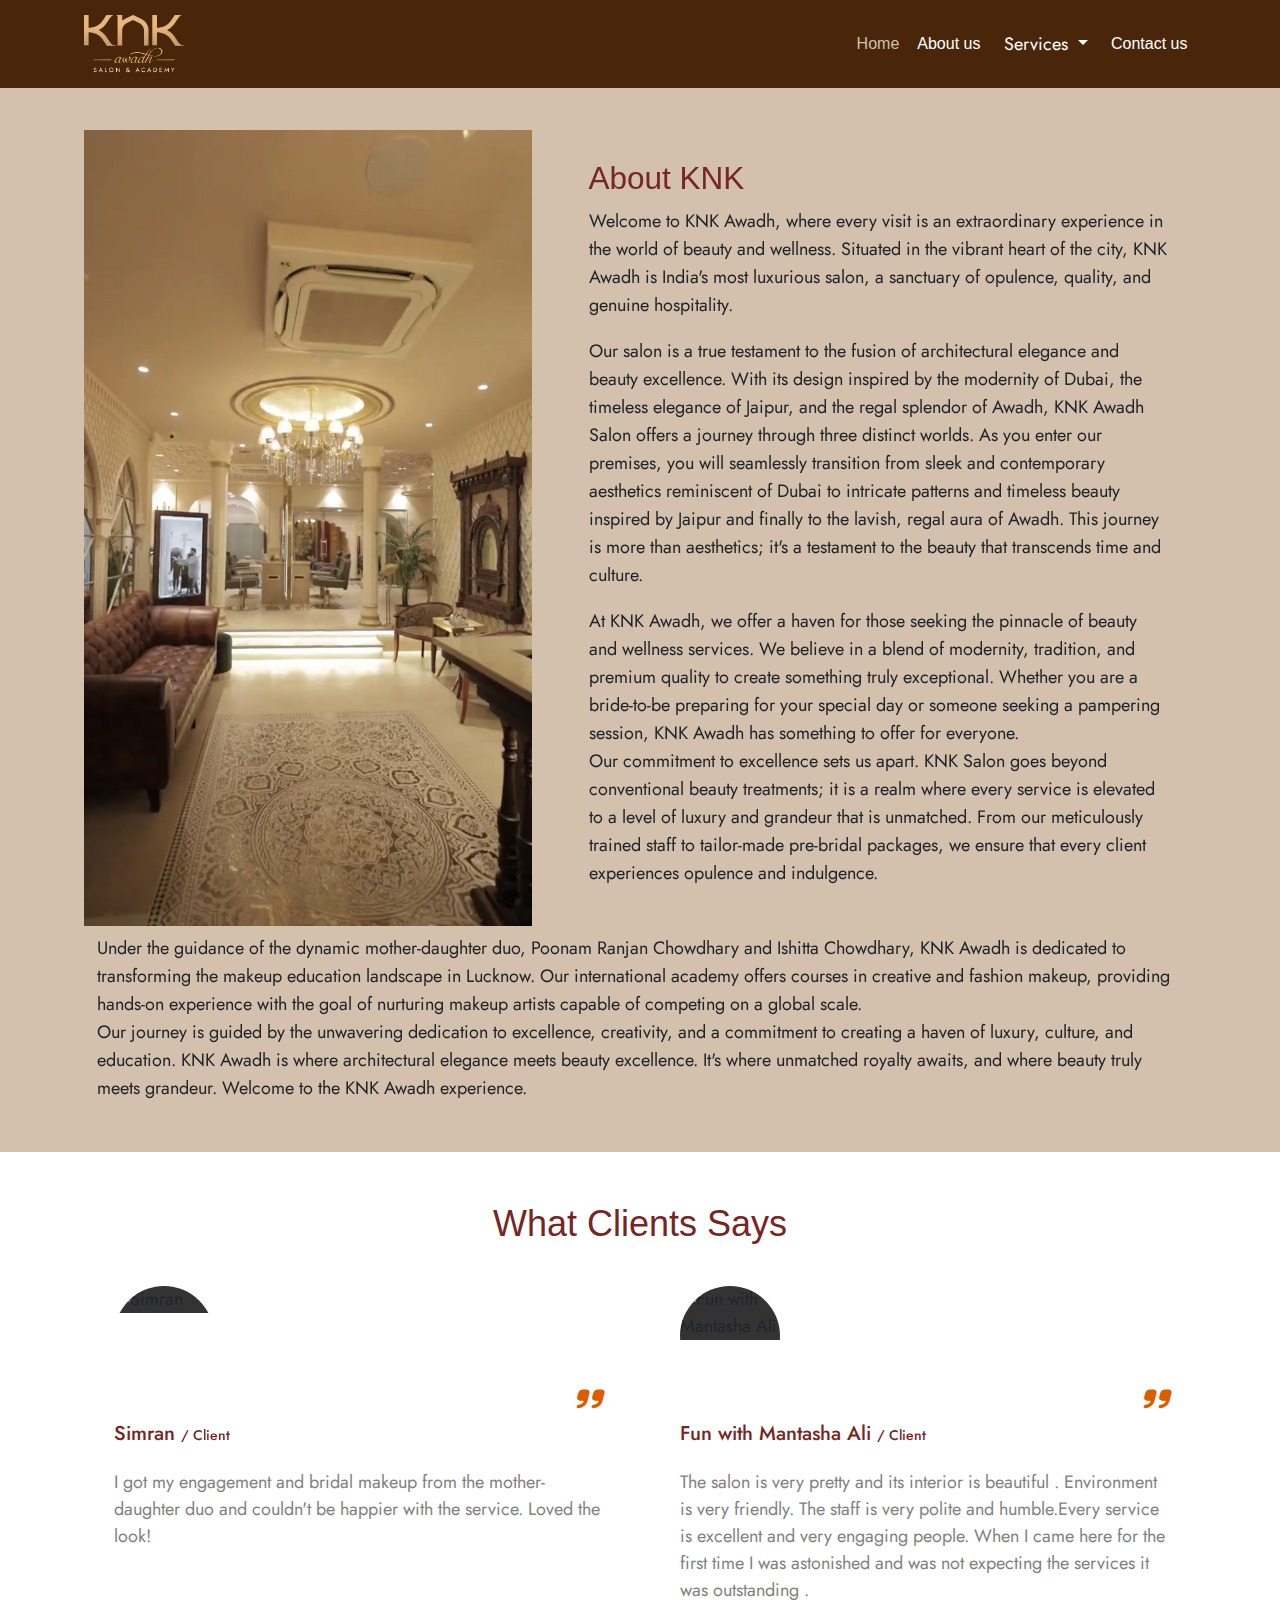
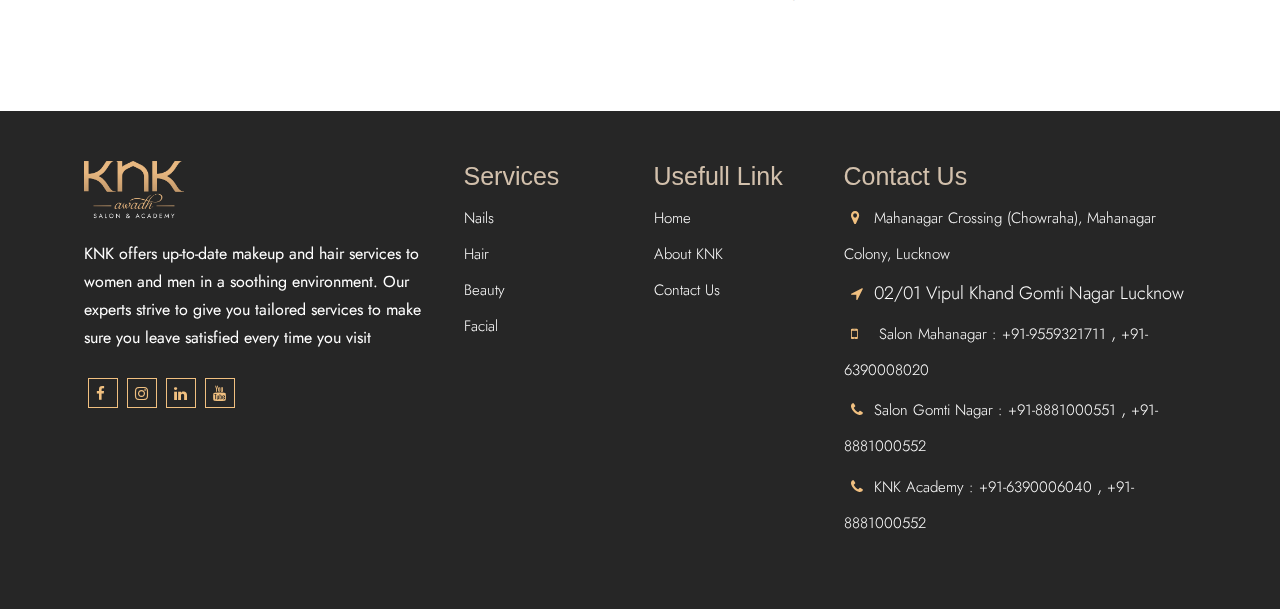
==== commit bcfa63f8: "css bugs fixed" ====
--- a/about.html
+++ b/about.html
@@ -22,7 +22,7 @@
   <!-- Meta Description -->
 
 
-  <link rel="stylesheet" href="/assets/footer.css" />
+  <link rel="stylesheet" href="./assets/footer.css" />
   <link rel="preconnect" href="https://fonts.googleapis.com">
   <link rel="preconnect" href="https://fonts.gstatic.com" crossorigin>
   <link href="https://fonts.googleapis.com/css2?family=Prata&display=swap" rel="stylesheet">
@@ -39,13 +39,13 @@
   <link rel="preconnect" href="https://fonts.gstatic.com" crossorigin>
   <link href="https://fonts.googleapis.com/css2?family=Jost:ital,wght@0,100..900;1,100..900&display=swap"
     rel="stylesheet">
-  <link rel="stylesheet" href="/assets/style.css" />
+  <link rel="stylesheet" href="../assets/style.css" />
   <link href="https://fonts.cdnfonts.com/css/anglecia-pro-display" rel="stylesheet">
   <link href="https://maxcdn.bootstrapcdn.com/font-awesome/4.2.0/css/font-awesome.min.css" rel="stylesheet">
 
 
   <!-- <link rel="stylesheet" href="https://www.knksalon.in/assets/css/aboutUs-style.css" /> -->
-  <link rel="stylesheet" href="/assets/css/testimonial.css" />
+  <link rel="stylesheet" href="./assets/css/testimonial.css" />
   <style>
     .about-box {
       background-color: #fff;
@@ -103,7 +103,7 @@
       <nav class="navbar navbar-expand-lg navbar-light bg-2 fixed-top">
 
         <div class="container">
-          <a class="navbar-brand" href="index.html">
+          <a class="navbar-brand" href="./index.html">
             <img src="./assets/img knk/KNK LOGO GOLDEN.png" width="100px" alt="">
           </a>
           <button class="navbar-toggler" type="button" data-bs-toggle="collapse" data-bs-target="#navbarNav"
@@ -194,7 +194,7 @@
                 <a class="nav-link " href="https://www.knksalon.in/best-deal">Offer</a>
               </li> -->
               <li class="nav-item">
-                <a class="nav-link " href="/contact-us.html">Contact us</a>
+                <a class="nav-link " href="./contact-us.html">Contact us</a>
               </li>
             </ul>
           </div>
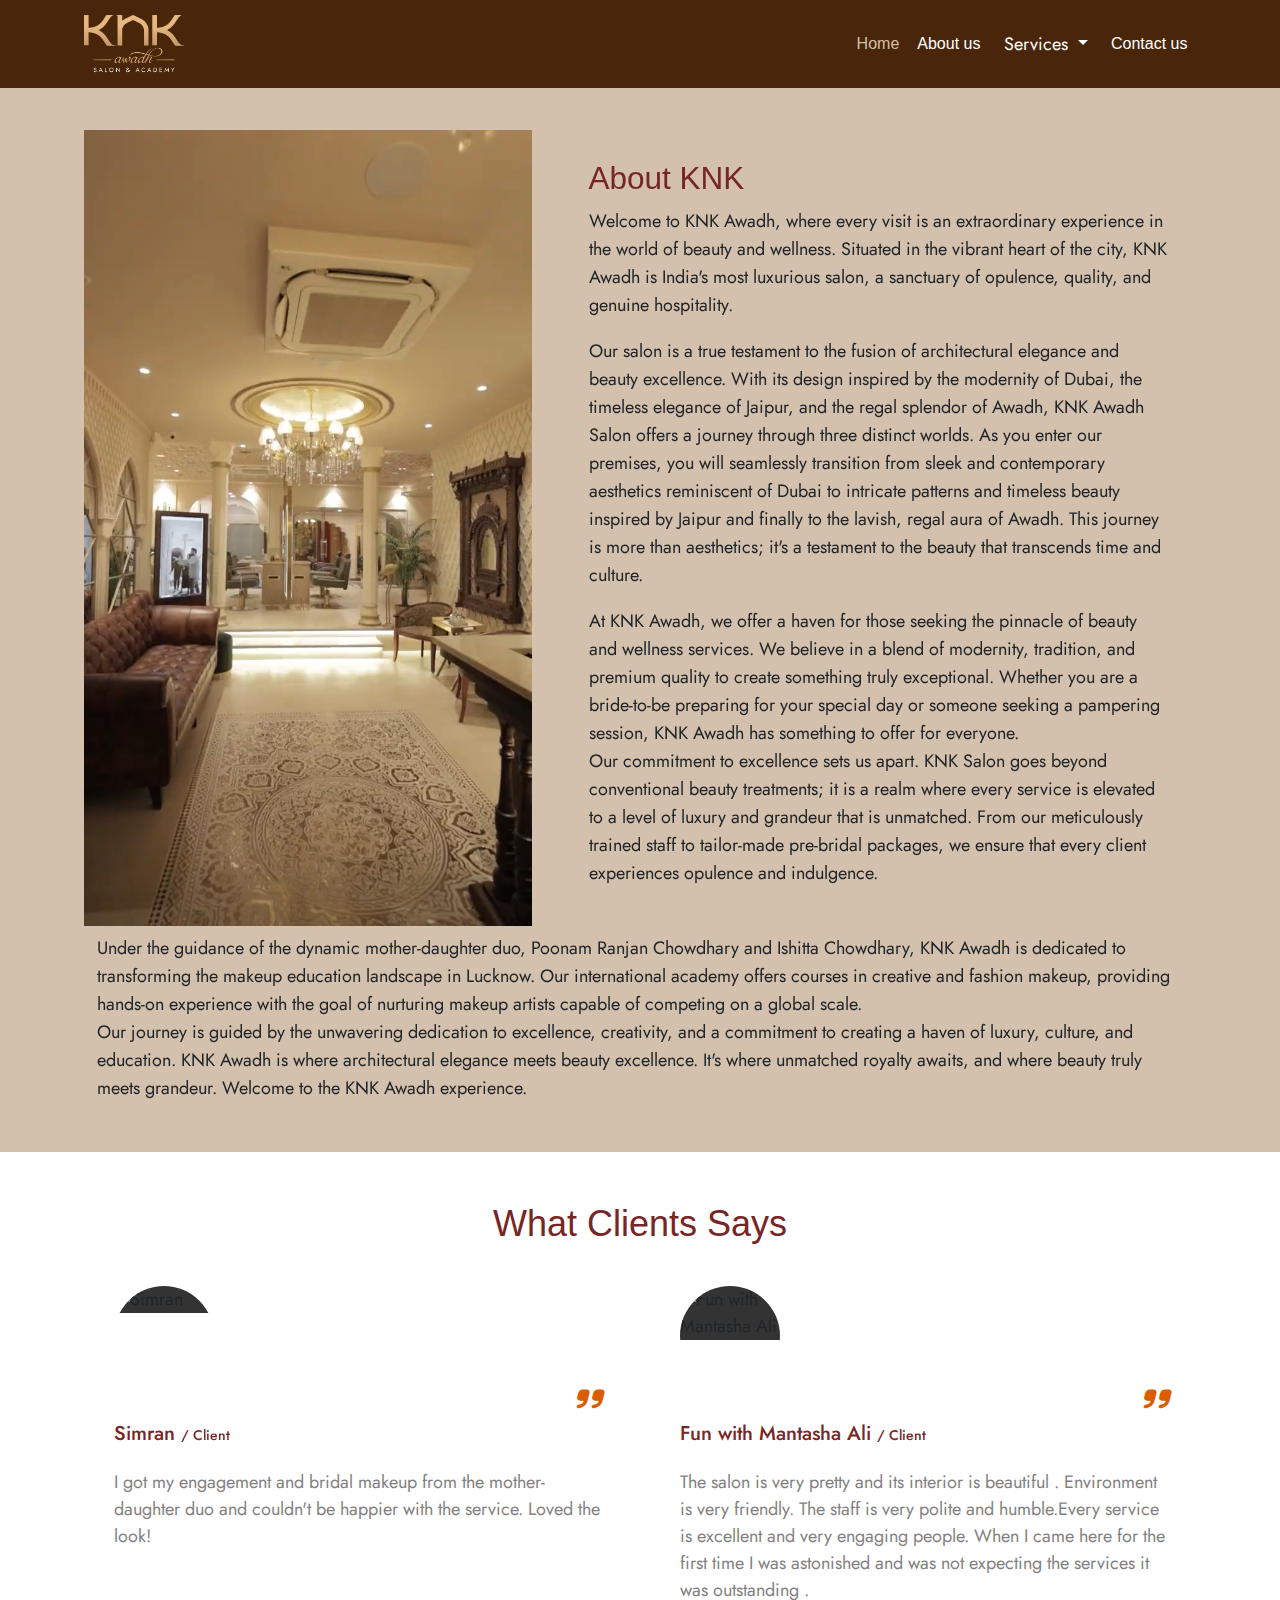
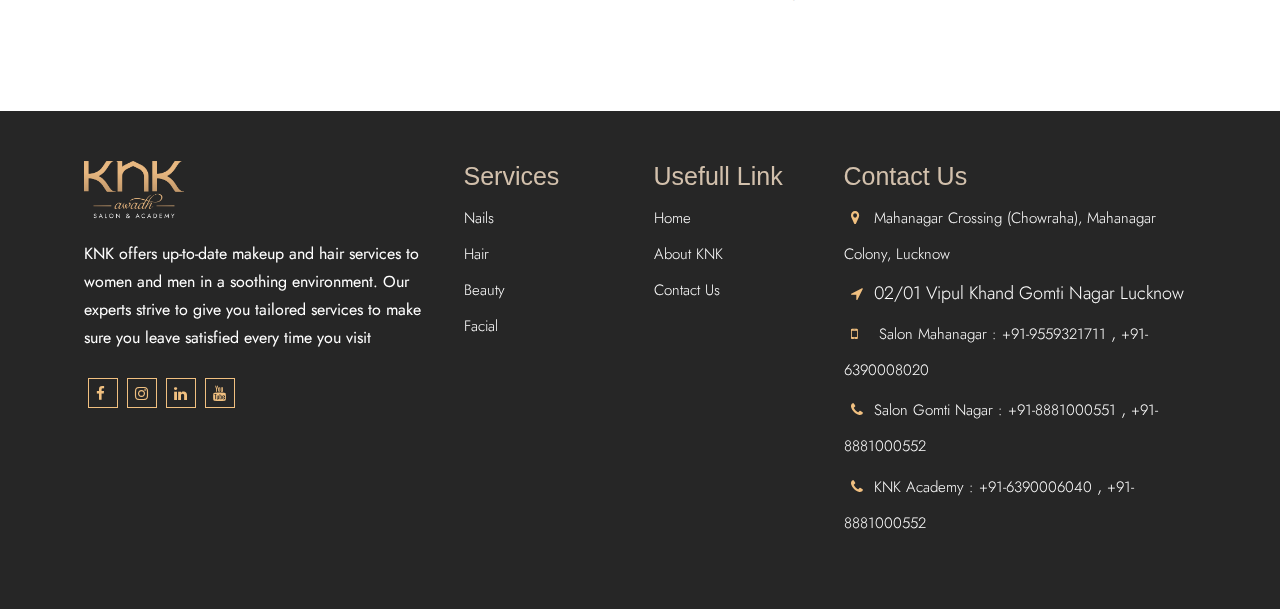
==== commit 10ff5188: "css bugs fixed" ====
--- a/about.html
+++ b/about.html
@@ -39,7 +39,7 @@
   <link rel="preconnect" href="https://fonts.gstatic.com" crossorigin>
   <link href="https://fonts.googleapis.com/css2?family=Jost:ital,wght@0,100..900;1,100..900&display=swap"
     rel="stylesheet">
-  <link rel="stylesheet" href="../assets/style.css" />
+  <link rel="stylesheet" href="./assets/style.css" />
   <link href="https://fonts.cdnfonts.com/css/anglecia-pro-display" rel="stylesheet">
   <link href="https://maxcdn.bootstrapcdn.com/font-awesome/4.2.0/css/font-awesome.min.css" rel="stylesheet">
 
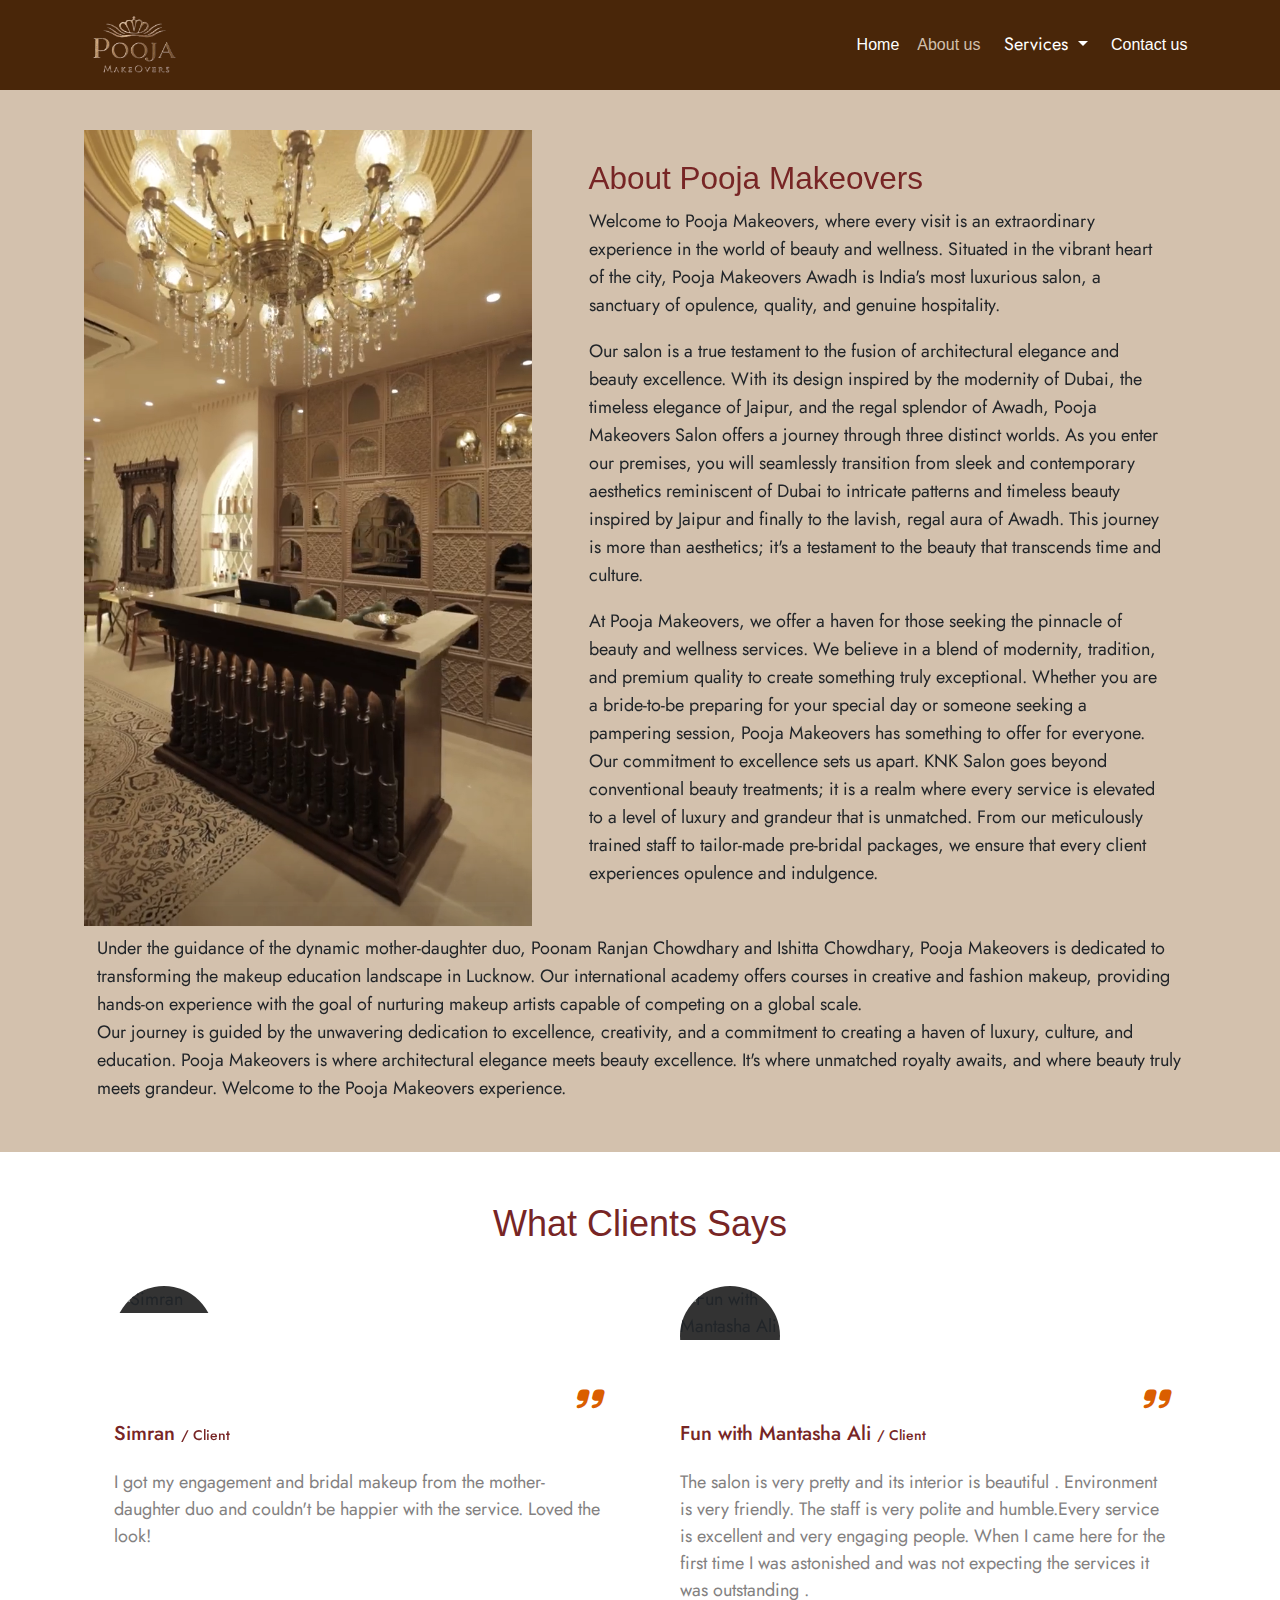
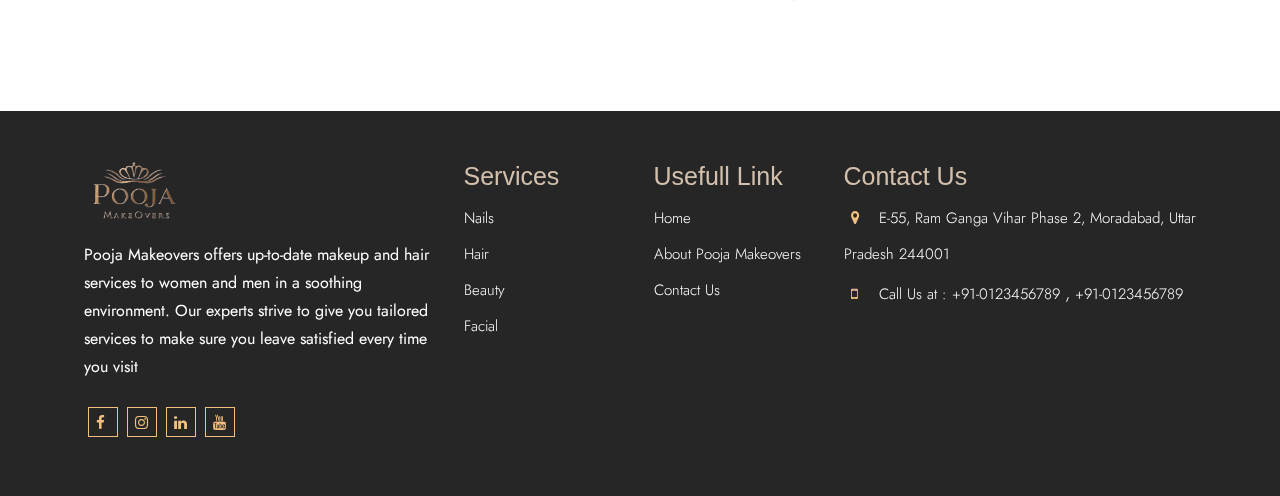
==== commit a7044aef: "updated till the date, logo" ====
--- a/about.html
+++ b/about.html
@@ -104,7 +104,7 @@
 
         <div class="container">
           <a class="navbar-brand" href="./index.html">
-            <img src="./assets/img knk/KNK LOGO GOLDEN.png" width="100px" alt="">
+            <img src="./assets/img knk/pooja.png" width="100px" alt="">
           </a>
           <button class="navbar-toggler" type="button" data-bs-toggle="collapse" data-bs-target="#navbarNav"
             aria-controls="navbarNav" aria-expanded="false" aria-label="Toggle navigation">
@@ -115,10 +115,10 @@
 
             <ul class="navbar-nav">
               <li class="nav-item">
-                <a class="nav-link active" aria-current="page" href="./index.html">Home</a>
+                <a class="nav-link" aria-current="page" href="./index.html">Home</a>
               </li>
               <li class="nav-item">
-                <a class="nav-link  " aria-current="page" href="./about.html">About us</a>
+                <a class="nav-link active" aria-current="page" href="./about.html">About us</a>
               </li>
 
               <li class="nav-item ">
@@ -215,24 +215,24 @@
           <div class="col-md-7 col-sm-7 col-xs-6">
             <div class="section-head text-left">
               <div class="about-content">
-                <h3 class="color3">About KNK </h3>
-                <p>Welcome to KNK Awadh, where every visit is an extraordinary experience in the world of beauty and
-                  wellness. Situated in the vibrant heart of the city, KNK Awadh is India's most luxurious salon, a
+                <h3 class="color3">About Pooja Makeovers </h3>
+                <p>Welcome to Pooja Makeovers, where every visit is an extraordinary experience in the world of beauty and
+                  wellness. Situated in the vibrant heart of the city, Pooja Makeovers Awadh is India's most luxurious salon, a
                   sanctuary of opulence, quality, and genuine hospitality.
                 </p>
                 <p>
                   Our salon is a true testament to the fusion of architectural elegance and beauty excellence. With its
                   design inspired by the modernity of Dubai, the timeless elegance of Jaipur, and the regal splendor of
-                  Awadh, KNK Awadh Salon offers a journey through three distinct worlds. As you enter our premises, you
+                  Awadh, Pooja Makeovers Salon offers a journey through three distinct worlds. As you enter our premises, you
                   will seamlessly transition from sleek and contemporary aesthetics reminiscent of Dubai to intricate
                   patterns and timeless beauty inspired by Jaipur and finally to the lavish, regal aura of Awadh. This
                   journey is more than aesthetics; it's a testament to the beauty that transcends time and culture.
                 </p>
                 <p class="mb-0 pb-0">
-                  At KNK Awadh, we offer a haven for those seeking the pinnacle of beauty and wellness services. We
+                  At Pooja Makeovers, we offer a haven for those seeking the pinnacle of beauty and wellness services. We
                   believe in a blend of modernity, tradition, and premium quality to create something truly exceptional.
                   Whether you are a bride-to-be preparing for your special day or someone seeking a pampering session,
-                  KNK Awadh has something to offer for everyone.
+                  Pooja Makeovers has something to offer for everyone.
                 </p>
                 <p class="mb-0 pb-0">
                   Our commitment to excellence sets us apart. KNK Salon goes beyond conventional beauty treatments; it
@@ -251,15 +251,15 @@
 
               <p class="mb-0 pb-0">
                 Under the guidance of the dynamic mother-daughter duo, Poonam Ranjan Chowdhary and Ishitta Chowdhary,
-                KNK Awadh is dedicated to transforming the makeup education landscape in Lucknow. Our international
+                Pooja Makeovers is dedicated to transforming the makeup education landscape in Lucknow. Our international
                 academy offers courses in creative and fashion makeup, providing hands-on experience with the goal of
                 nurturing makeup artists capable of competing on a global scale.
               </p>
               <p class="mb-0 pb-0">
                 Our journey is guided by the unwavering dedication to excellence, creativity, and a commitment to
-                creating a haven of luxury, culture, and education. KNK Awadh is where architectural elegance meets
+                creating a haven of luxury, culture, and education. Pooja Makeovers is where architectural elegance meets
                 beauty excellence. It's where unmatched royalty awaits, and where beauty truly meets grandeur. Welcome
-                to the KNK Awadh experience.
+                to the Pooja Makeovers experience.
               </p>
             </div>
           </div>
@@ -366,7 +366,7 @@
                 </div>
                 <div class="text">
                   The best place to get your bridal makeup. The services, the staff and the environment are so great
-                  that they will take away your stress of the wedding. Haha. My one and only choice forever is KnK.
+                  that they will take away your stress of the wedding. Haha. My one and only choice forever is Pooja Makeovers.
                 </div>
               </div>
             </div>
@@ -403,7 +403,7 @@
                   <span class="color3">/ Client</span>
                 </div>
                 <div class="text">
-                  It was very nice experience with knk mahanagar staff was very cooperative they will mantain the
+                  It was very nice experience with Pooja Makeovers staff was very cooperative they will mantain the
                   hygiene must visit place
                 </div>
               </div>
@@ -421,7 +421,7 @@
                   <span class="color3">/ Client</span>
                 </div>
                 <div class="text">
-                  I have become a regular client of KNK. Just got a massage done by Mona. She was very good and
+                  I have become a regular client of Pooja Makeovers. Just got a massage done by Mona. She was very good and
                   thorough. Also very warm and polite. I’ll definitely go to her again
                 </div>
               </div>
@@ -439,7 +439,7 @@
                   <span class="color3">/ Client</span>
                 </div>
                 <div class="text">
-                  I recently completed my makeup course at KNK Academy, and I cannot express how thrilled I am with the
+                  I recently completed my makeup course at Pooja Makeovers, and I cannot express how thrilled I am with the
                   entire experience. From the moment I enrolled to the completion of the course, every aspect exceeded
                   my expectations.
                 </div>
@@ -529,22 +529,22 @@
       <div class="container">
         <div class="row">
           <div class="col-md-4">
-            <img class="logo" src="./assets/img knk/KNK LOGO GOLDEN.png" width="100%" alt="">
-            <p class="mb-0">KNK offers up-to-date makeup and hair services
+            <img class="logo" src="./assets/img knk/pooja.png" width="100%" alt="">
+            <p class="mb-0">Pooja Makeovers offers up-to-date makeup and hair services
               to women and men in a soothing environment.
               Our experts strive to give you tailored services to
               make sure you leave satisfied every time you visit</p>
             <ul class="d-flex ul-contact border-share m-0 p-0">
-              <li class="m-1"><a target="_blank" href="#"><i
+              <li class="m-1"><a target="_blank" href="https://www.facebook.com/poojachhabramakeovers/"><i
                     class="fa fa-facebook" aria-hidden="true"></i></a>
               </li>
-              <li class="m-1"><a target="_blank" href="#"><i class="fa fa-instagram"
+              <li class="m-1"><a target="_blank" href="https://www.instagram.com/poojachhabramakeovers/"><i class="fa fa-instagram"
                     aria-hidden="true"></i></a>
               </li>
               <li class="m-1"><a target="_blank" href="#"><i
                     class="fa fa-linkedin" aria-hidden="true"></i></a>
               </li>
-              <li class="m-1"><a target="_blank" href="#"><i class="fa fa-youtube"
+              <li class="m-1"><a target="_blank" href="https://www.youtube.com/channel/UCEx1M3lw-JO2V79zX4f7sVQ"><i class="fa fa-youtube"
                     aria-hidden="true"></i></a>
               </li>
             </ul>
@@ -579,7 +579,7 @@
             <h2>Usefull Link</h2>
             <ul class="ul-service">
               <li><a href="index.html"> Home</a></li>
-              <li><a href="about.html"> About KNK</a></li>
+              <li><a href="about.html"> About Pooja Makeovers</a></li>
               <li><a href="contact-us.html"> Contact Us</a></li>
               <!-- <li><a href="https://www.knksalon.in/makeup-academy"> Academy</a></li>
               <li><a href="https://www.knksalon.in/franchise"> Franchise</a></li>
@@ -591,43 +591,18 @@
             <ul class="ul-contact">
               <li class="mb-1">
                 <a target="_blank" href="https://maps.app.goo.gl/VHYuSZsAGigvjqZb7">
-                  <i class="fa fa-map-marker" aria-hidden="true"></i>Mahanagar Crossing (Chowraha), Mahanagar Colony,
-                  Lucknow
+                  <i class="fa fa-map-marker" aria-hidden="true"></i> E-55, Ram Ganga Vihar Phase 2, Moradabad, Uttar Pradesh 244001
                 </a>
               </li>
-              <a target="_blank" href="https://maps.app.goo.gl/vWzSVwYiqMiNN2ss8">
-                <li class="mb-1"><i class="fa fa-location-arrow" aria-hidden="true"></i>02/01 Vipul Khand Gomti Nagar
-                  Lucknow</li>
-              </a>
               <li class="mb-1">
                 <a target="_blank" href="tel:+919559321711">
                   <i class="fa fa-mobile" aria-hidden="true"></i>
-                  Salon Mahanagar : +91-9559321711
+                  Call Us at : +91-0123456789
                 </a>
                 ,<a target="_blank" href="tel:+916390008020">
-                  +91-6390008020
+                  +91-0123456789
                 </a>
               </li>
-              <li class="mb-1">
-                <a target="_blank" href="tel:+918881000551">
-                  <i class="fa fa-phone" aria-hidden="true"></i>Salon Gomti Nagar :
-                  +91-8881000551
-                </a>
-                ,<a target="_blank" href="tel:+918881000552">
-                  +91-8881000552
-                </a>
-              </li>
-              <li class="mb-1">
-                <a target="_blank" href="tel:+916390006040">
-                  <i class="fa fa-phone" aria-hidden="true"></i>KNK Academy :
-                  +91-6390006040
-                </a>
-                ,<a target="_blank" href="tel:+918881000552">
-                  +91-8881000552
-                </a>
-              </li>
-
-
             </ul>
           </div>
         </div>
